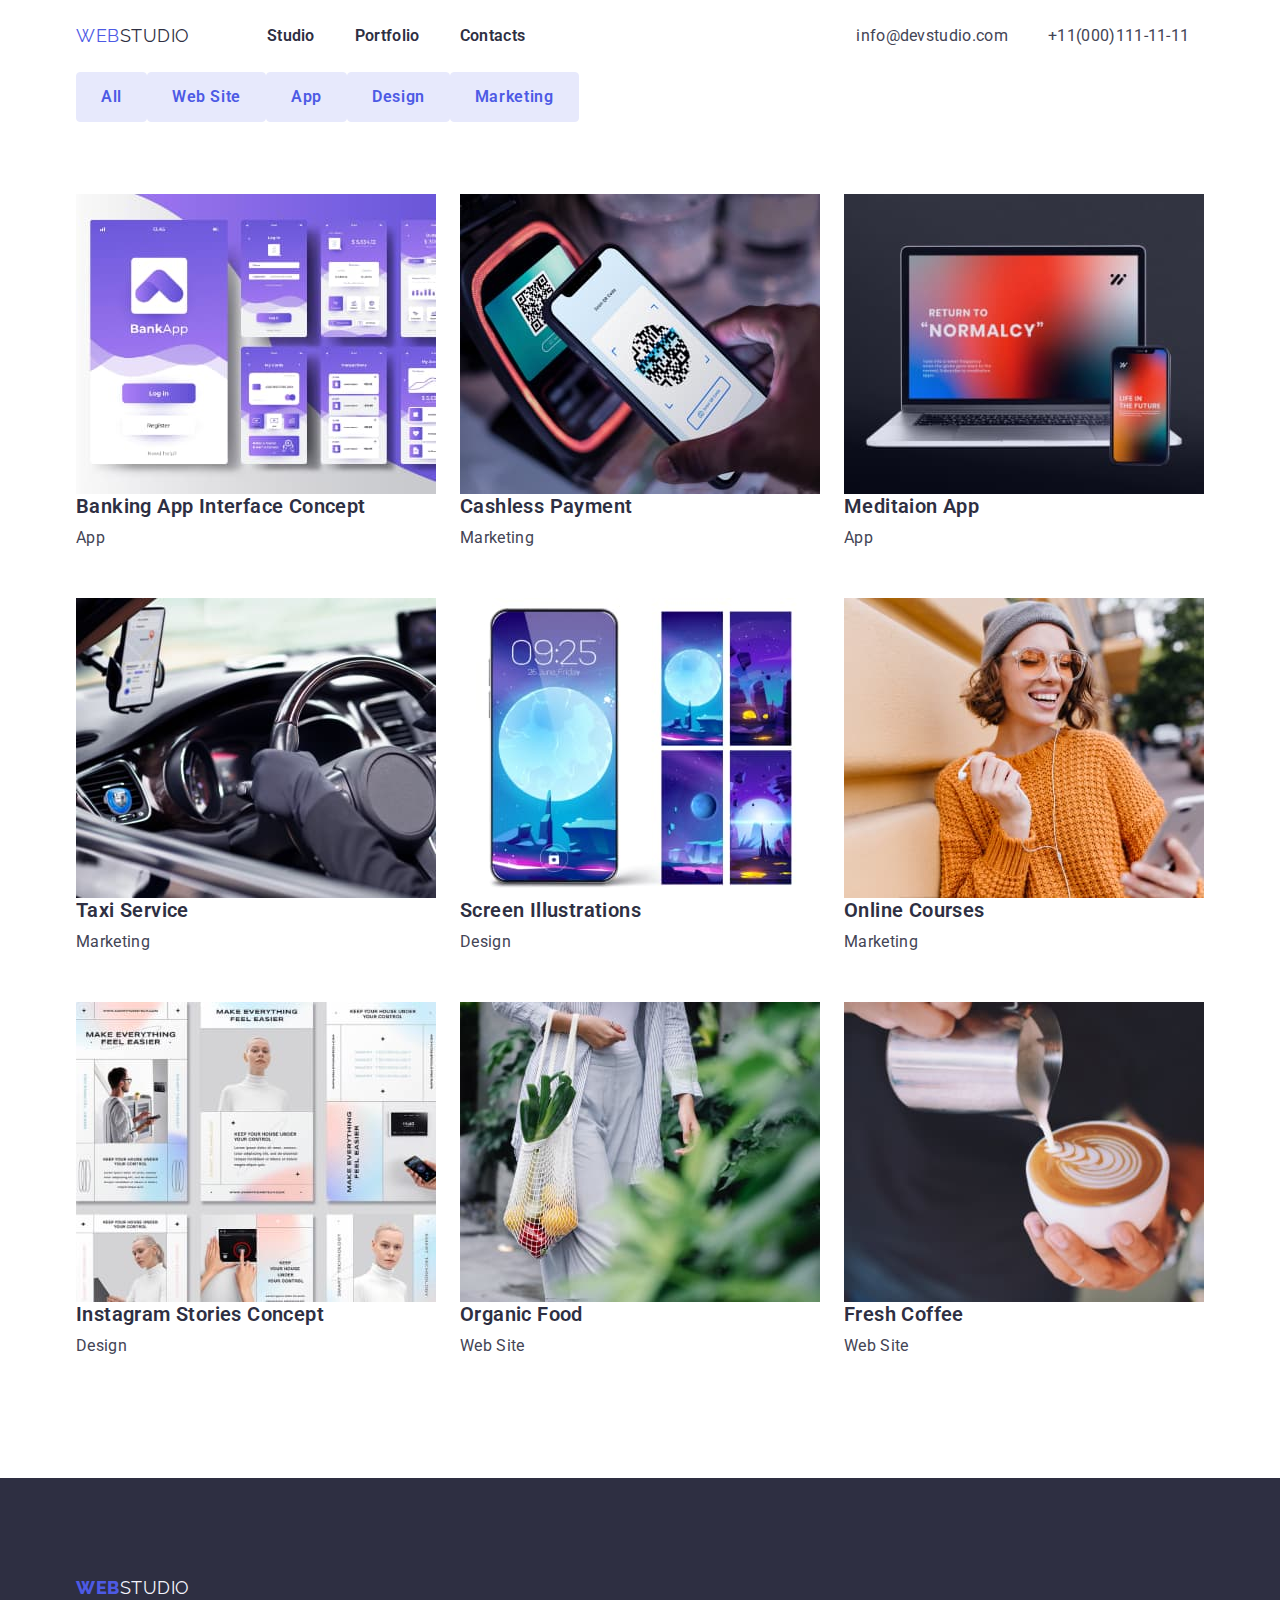
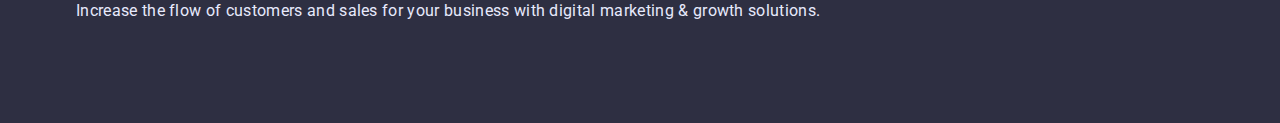
==== portfolio.html @ ddf5bb16 "Initial commit" ====
<!DOCTYPE html>
<html lang="en">
<head>
    <meta charset="UTF-8">
    <meta http-equiv="X-UA-Compatible" content="IE=edge">
    <meta name="viewport" content="width=device-width, initial-scale=1.0">
    <title>Portfolio</title>
    <link href="https://fonts.googleapis.com/css2?family=Raleway:wght@700&family=Roboto:wght@400;500;700;900&display=swap" rel="stylesheet">
    <link rel="stylesheet" href="https://cdn.jsdelivr.net/npm/modern-normalize@1.1.0/modern-normalize.min.css">
    <link rel="stylesheet" href="./css/styles.css">
</head>
<body>
    <header class="header-page">
        <div class="container page-header-container">
            <nav class="nav">
                <a href="index.html" class="logo"><span class="logo-web">WEB</span>STUDIO</a>
                <ul class="site-nav list">
                    <li class="navigation"><a href="./index.html" class="link current">Studio</a></li>
                    <li class="navigation"><a href="./portfolio.html" class="link">Portfolio</a></li>
                    <li class="navigation"><a href=""class="link">Contacts</a></li>
                </ul>
            </nav>
            <ul class="contact list">
                <li class="adress"><a href="mailto:info@devstudio.com" class="contacts">info@devstudio.com</a></li>
                <li class="adress"><a href="tel:+11(000)111-11-11" class="contacts">+11(000)111-11-11</a></li>
            </ul>
        </div>
    </header>
    <main>
        <section>
            <div class="container">
                <ul class="site-nav list">
                    <li>
                        <button type="button" class="button prim">All</button>
                    </li>
                    <li>
                        <button type="button" class="button prim">Web Site</button>
                    </li>
                    <li>
                        <button type="button" class="button prim">App</button>
                    </li>
                    <li>
                        <button type="button" class="button prim">Design</button>
                    </li>
                    <li>
                        <button type="button" class="button prim">Marketing</button>
                    </li>
                </ul>
        
                <ul class="cards-img list">
                    <li class="cards">
                        <img src="./images/img (1).jpg" alt="Banking App Interface Concept" width="360"/>
                        <h3 class="title">Banking App Interface Concept</h3>
                        <p class="text">App</p>
                    </li>
                    <li class="cards">
                        <img src="./images/img (2).jpg" alt="Cashless Payment" width="360"/>
                        <h3 class="title">Cashless Payment</h3>
                        <p class="text">Marketing</p>
                    </li>
                    <li class="cards">
                        <img src="./images/img (3).jpg" alt="Meditaion App" width="360"/>
                        <h3 class="title">Meditaion App</h3>
                        <p class="text">App</p>
                    </li>
                    <li class="cards">
                        <img src="./images/img (4).jpg" alt="Taxi Service" width="360"/>
                        <h3 class="title">Taxi Service</h3>
                        <p class="text">Marketing</p>
                    </li>
                    <li class="cards">
                        <img src="./images/img (5).jpg" alt="Screen Illustrations" width="360"/>
                        <h3 class="title">Screen Illustrations</h3>
                        <p class="text">Design</p>
                    </li>
                    <li class="cards">
                        <img src="./images/img (6).jpg" alt="Online Courses" width="360"/>
                        <h3 class="title">Online Courses</h3>
                        <p class="text">Marketing</p>
                    </li>
                    <li class="cards">
                        <img src="./images/img (7).jpg" alt="Instagram Stories Concept" width="360"/>
                        <h3 class="title">Instagram Stories Concept</h3>
                        <p class="text">Design</p>
                    </li>
                    <li class="cards">
                        <img src="./images/img (8).jpg" alt="Organic Food" width="360"/>
                        <h3 class="title">Organic Food</h3>
                        <p class="text">Web Site</p>
                    </li>
                    <li class="cards">
                        <img src="./images/img (9).jpg" alt="Fresh Coffee" width="360"/>
                        <h3 class="title">Fresh Coffee</h3>
                        <p class="text">Web Site</p>
                    </li>
                </ul>
            </div>
        </section>
    </main>
    <!--Footer-->
    <footer class="footer">
        <div class="container">
            <a href="index.html" class="logo-footer"><span class="logo-web-footer">WEB</span>STUDIO</a>
            <p class="footer-text">
                Increase the flow of customers and sales for your business with digital marketing & growth solutions.
            </p>
        </div>
    </footer>
    </div>
</body>
</html>
---- css/styles.css ----
:root {
    --primary-text-color:#434455;
    --navy-blue-color:#2E2F42;
    --accent-color:#4D5AE5;
    --primary-bg-color:#FFFFFF;
    --cloud-color: #F4F4FD;
    --color-button: #404BBF;
    --color-conflower: #E7E9FC;
}
h1,h2,h3,p {
    margin-bottom: 0;
    margin-top: 0;
}
ul {
    margin-bottom: 0;
    margin-top: 0;
    padding-left: 0;
}
img {
    display: block;
}
.botton {
    cursor: pointer;
}
body {
    background-color: var(--primary-bg-color);
    color: var(--primary-text-color);
    font-family: Roboto, sans-serif;
}
.container {
    width: 1158px;
    padding-left: 15px;
    padding-right: 15px;
    margin-left: auto;
    margin-right: auto;
}
.header-page {
    padding-top: 24px;
    padding-bottom: 24px;
}
.page-header-container {
    display: flex;
    align-items: center;
}
.nav {
    display: flex;
    align-items: center;
}
.site-nav {
    display: flex;
    align-items: center;
    margin-right: 331px; 
}
.navigation:not(:last-child) {
    margin-right: 40px;
}
.adress:not(:last-child) {
    margin-right: 40px;
}
.contact {
    display: flex;
    align-items: center;
}
.logo {
    color: var(--navy-blue-color);
    font-family: Raleway, sans-serif;
    font-size: 18px;
    line-height: 1.33;
    letter-spacing: 0.03em;
    text-decoration: none;
    margin-right: 77px;
}
.logo-web {
    color: var(--accent-color);
    font-family: Raleway, sans-serif;
    font-size: 18px;
    line-height: 1.33;
    letter-spacing: 0.03em;
}
.list {
    list-style: none;
}

.site-nav .link {
    color: var(--navy-blue-color);
    text-decoration: none;
    font-weight: 600;
    font-size: 16px;
    line-height: 1.5;
    letter-spacing: 0.02em;
}
.site-nav .link:hover,
.site-nav .link:focus {
    color: var(--primary-text-color);
    font-weight: 600;
    font-size: 16px;
    line-height: 1.5;
    text-decoration: none;
    letter-spacing: 0.02em;
}
.site-nav .link:active {
    color: var(--accent-color);
    font-weight: 600;
    font-size: 16px;
    line-height: 1.5;
    text-decoration: none;
    letter-spacing: 0.02em;

}
.contact .contacts {
    color: var(--primary-text-color);
    text-decoration: none;
    font-weight: 400;
    font-size: 16px;
    line-height: 1.5;
    letter-spacing: 0.02em;
}
.contact .contacts:hover,
.contact .contacts:focus {
    color: var(--primary-text-color);
    text-decoration: none;
    font-weight: 400;
    font-size: 16px;
    line-height: 1.5;
    letter-spacing: 0.02em;
}
.contact .contacts:active {
    color: var(--accent-color);
    text-decoration: none;
    font-weight: 400;
    font-size: 16px;
    line-height: 1.5;
    letter-spacing: 0.02em;
}
.hero {
    background-color: var(--navy-blue-color);
    text-align: center;
    padding-top: 192px;
    padding-bottom: 192px;
    margin-bottom: 120px;
}
.hero-title {
    color: var(--primary-bg-color);
    background-color: var(--navy-blue-color);
    font-weight: 600;
    font-size: 56px;
    line-height: 1.07;
    letter-spacing: 0.02em;
    margin-bottom: 48px;
}
.button.primary {
    background-color: var(--accent-color);
    color: var(--primary-bg-color);
    font-weight: 600;
    font-size: 16px;
    line-height: 1.19;
    align-items: center;
    letter-spacing: 0.04em;
    font-family: inherit;
    border-radius: 4px;
    padding: 16px 32px;
    min-width: 170px;
    display: inline-block;
    
    border: 1px solid transparent;
}
.button.primary:hover,
.button.primary:focus {
    background-color: var(--accent-color);
    color: var(--primary-bg-color);
    font-weight: 600;
    font-size: 16px;
    line-height: 1.19;
    align-items: center;
    letter-spacing: 0.04em;
    font-family: inherit
}
.button.primary:active {
    background: var(--color-button);
    color: var(--primary-bg-color);
    font-weight: 600;
    font-size: 16px;
    line-height: 1.19;
    align-items: center;
    letter-spacing: 0.04em;
    font-family: inherit
}
.section-team {
    background:var(--cloud-color);
    padding-top: 120px;
    padding-bottom: 120px;
}
.title {
    font-weight: 600;
    font-size: 20px;
    line-height: 1.2;
    letter-spacing: 0.02em;
    color: var(--navy-blue-color);
    margin-bottom: 8px;
}

.section-benefits .title {
    color: var(--navy-blue-color);
    font-weight: 600;
    font-size: 20px;
    line-height: 1.2;
    letter-spacing: 0.02em;
}
.section-benefits {
    margin-bottom: 120px;
    display: flex;
    justify-content: space-between;
    flex-wrap: wrap;
}
.section-title {
    color: var(--navy-blue-color);
    font-weight: 600;
    font-size: 36px;
    line-height: 1.11;
    text-align: center;
    letter-spacing: 0.02em;
    text-transform: capitalize;
    padding-bottom: 72px;
}
.img {
    display: flex;
    justify-content: space-between;
}

.feature-list {
    display: flex;
    flex-wrap: wrap;
    column-gap: 24px;
}

.benefits {
    display: flex;
    flex-wrap: wrap;
    column-gap: 24px;
}
.benefits .title {
    align-items: center;
}

.benefits .title,
.feature-list .title {
    color: var(--navy-blue-color);
    font-weight: 600;
    font-size: 20px;
    line-height: 1.2;
    letter-spacing: 0.02em;
}
.feature-list .title {
    text-align: center;
}
.benefits .text,
.feature-list .text {
    color: var(--primary-text-color);
    font-weight: 400;
    font-size: 16px;
    line-height: 1.5;
    letter-spacing: 0.02em;
}
.feature-list .text {
    text-align: center;
}
.cards-img {
    display: flex;
    flex-wrap: wrap;
    padding-bottom: 120px;
    padding-top: 72px;
}
.cards:not(:nth-child(3n)) {
    margin-right: 24px;
}
.cards:not(:nth-last-child(-n + 3)) {
    margin-bottom: 48px;
}
.cards-img .title {
    color: var(--navy-blue-color);
    font-weight: 600;
    font-size: 20px;
    line-height: 1.2;
    letter-spacing: 0.02em;
} 
.cards-img .text {
    color: var(--primary-text-color);
    font-weight: 400;
    font-size: 16px;
    line-height: 1.5;
    letter-spacing: 0.02em;
}
.button.prim {
    background-color: var(--color-conflower);
    color: var(--accent-color);
    font-weight: 600;
    font-size: 16px;
    line-height: 1.5;
    letter-spacing: 0.04em;
    border-radius: 4px;
    padding: 12px 24px;
    min-width: 69px;
    display: inline-block;
    text-align: center;
    border: 1px solid var(--color-conflower);
}
.button.prim:hover,
.button.prim:focus {
    background-color: var(--accent-color);
    color: var(--primary-bg-color);
    font-weight: 600;
    font-size: 16px;
    line-height: 1.5;
    letter-spacing: 0.04em;
    border: 1px solid transparent;
}


.footer {
    background-color: var(--navy-blue-color);
    padding-top: 100px;
    padding-bottom: 100px;
}
.logo-footer {
    color: var(--cloud-color);
    font-family: Raleway, sans-serif;
    font-size: 18px;
    line-height: 1.16;
    text-decoration: none;
    letter-spacing: 0.03em;
}
.logo-web-footer {
    color: var(--accent-color);
    font-family: Raleway, sans-serif;
    font-weight: 800;
    font-size: 18px;
    line-height: 1.16;
    letter-spacing: 0.03em;
}
.footer-text {
    color: var(--color-conflower);
    font-weight: 400;
    font-size: 16px;
    line-height: 1.5;
    letter-spacing: 0.02em;
}
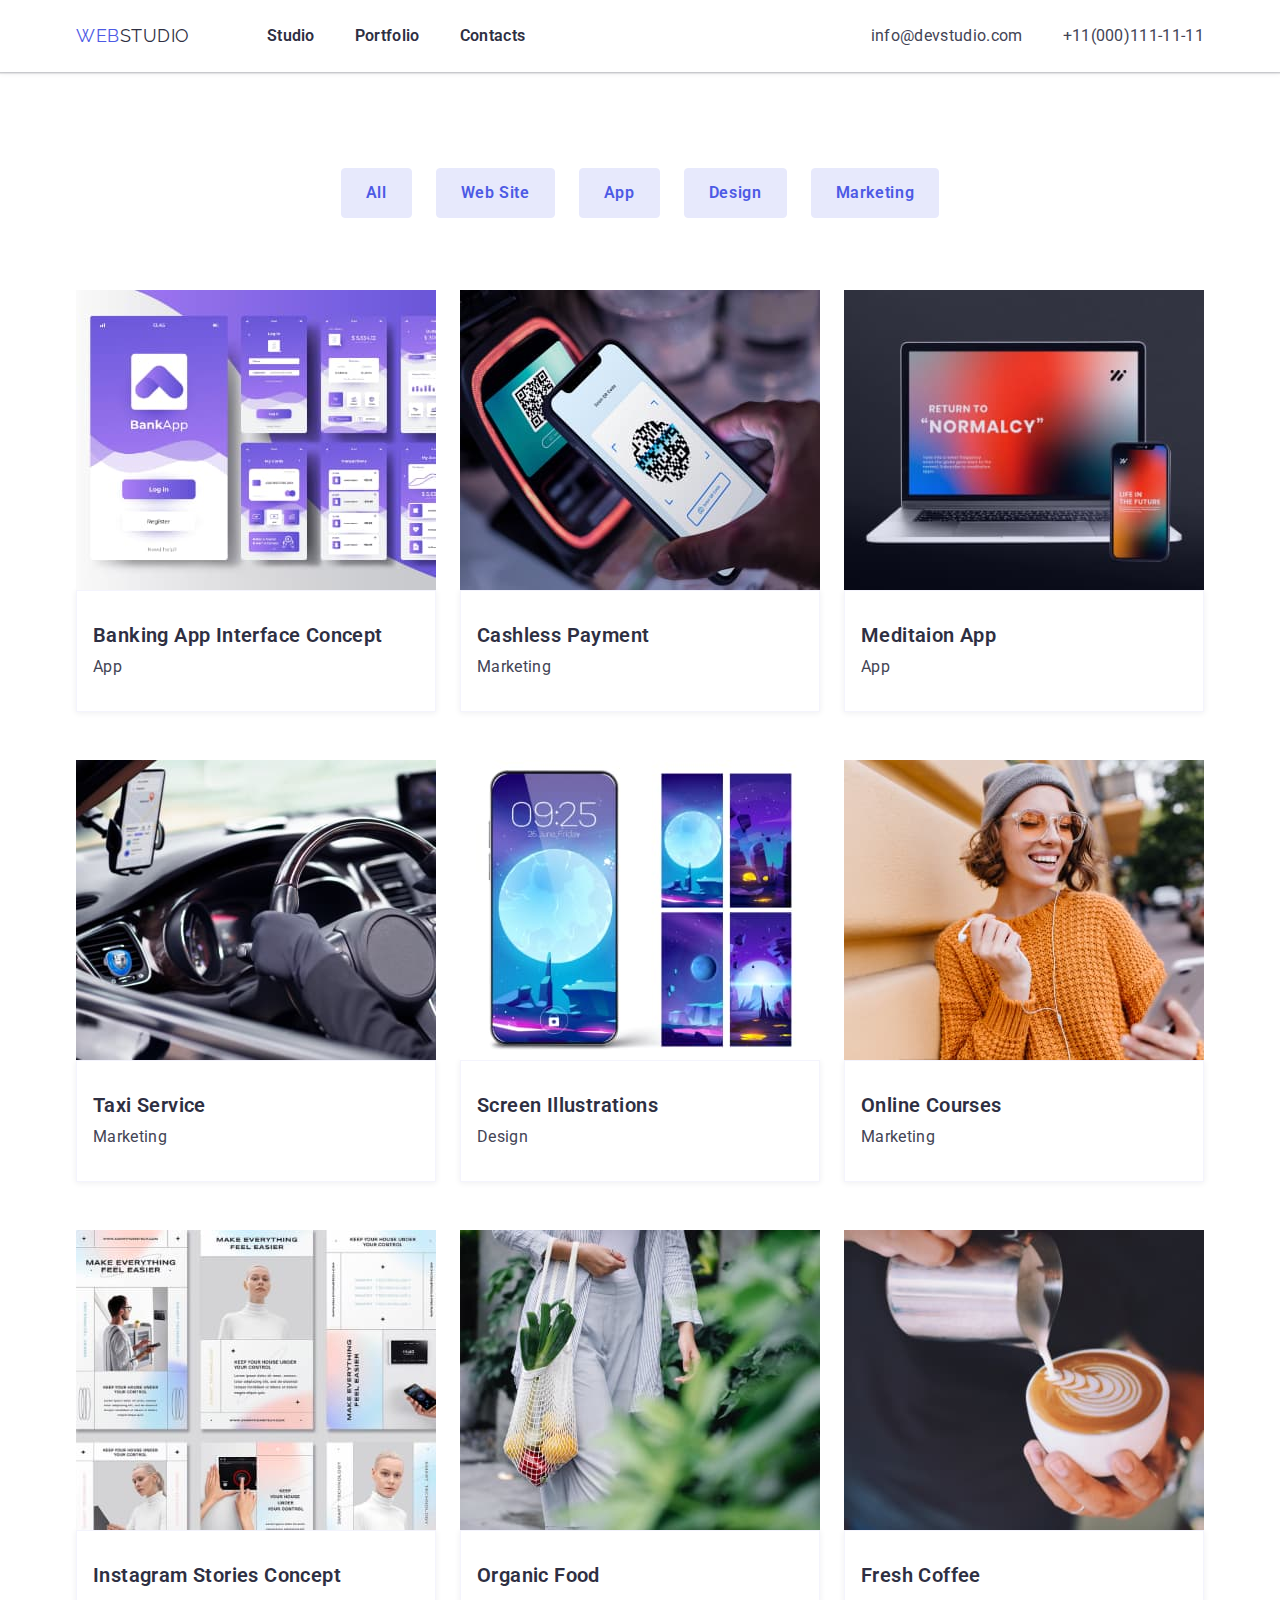
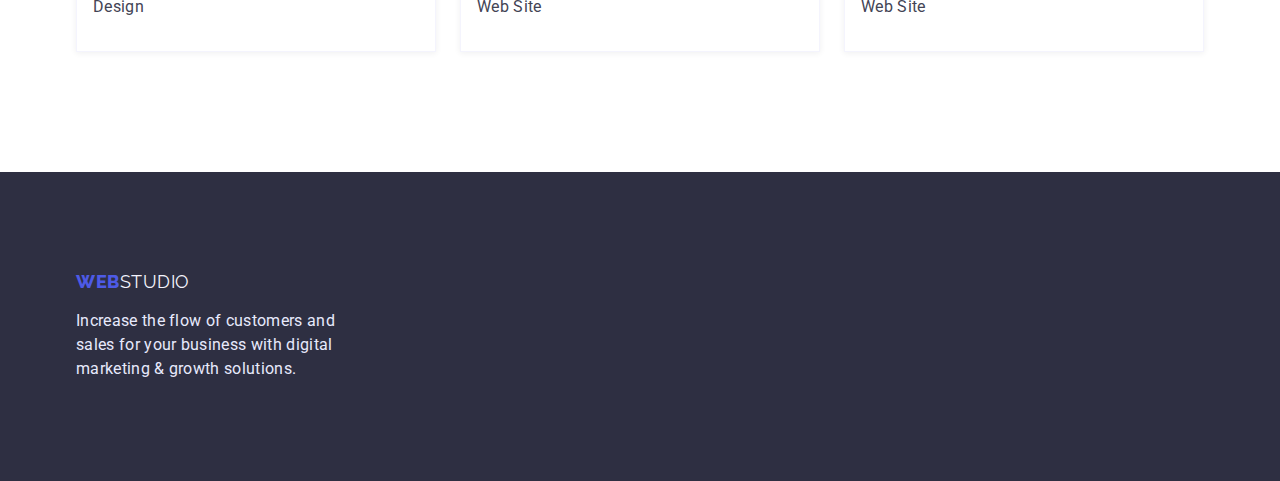
==== commit 390a738a: "copy" ====
--- a/portfolio.html
+++ b/portfolio.html
@@ -27,71 +27,89 @@
         </div>
     </header>
     <main>
-        <section>
+        <section class="section-portfolio">
             <div class="container">
-                <ul class="site-nav list">
-                    <li>
+                <ul class="button-nav list">
+                    <li class="prim">
                         <button type="button" class="button prim">All</button>
                     </li>
-                    <li>
+                    <li class="prim">
                         <button type="button" class="button prim">Web Site</button>
                     </li>
-                    <li>
+                    <li class="prim">
                         <button type="button" class="button prim">App</button>
                     </li>
-                    <li>
+                    <li class="prim">
                         <button type="button" class="button prim">Design</button>
                     </li>
-                    <li>
+                    <li class="prim">
                         <button type="button" class="button prim">Marketing</button>
                     </li>
                 </ul>
         
                 <ul class="cards-img list">
                     <li class="cards">
-                        <img src="./images/img (1).jpg" alt="Banking App Interface Concept" width="360"/>
-                        <h3 class="title">Banking App Interface Concept</h3>
-                        <p class="text">App</p>
+                        <img class="potfolio-images" src="./images/img (1).jpg" alt="Banking App Interface Concept" width="360" height="300"/>
+                        <div class="cards-portfolio">
+                            <h3 class="title">Banking App Interface Concept</h3>
+                            <p class="text">App</p>
+                        </div>
                     </li>
                     <li class="cards">
-                        <img src="./images/img (2).jpg" alt="Cashless Payment" width="360"/>
-                        <h3 class="title">Cashless Payment</h3>
-                        <p class="text">Marketing</p>
+                        <img class="potfolio-images" src="./images/img (2).jpg" alt="Cashless Payment" width="360" height="300"/>
+                        <div class="cards-portfolio">
+                            <h3 class="title">Cashless Payment</h3>
+                            <p class="text">Marketing</p>
+                        </div>    
                     </li>
                     <li class="cards">
-                        <img src="./images/img (3).jpg" alt="Meditaion App" width="360"/>
-                        <h3 class="title">Meditaion App</h3>
-                        <p class="text">App</p>
+                        <img class="potfolio-images" src="./images/img (3).jpg" alt="Meditaion App" width="360" height="300"/>
+                        <div class="cards-portfolio">
+                            <h3 class="title">Meditaion App</h3>
+                            <p class="text">App</p>
+                        </div>
                     </li>
                     <li class="cards">
-                        <img src="./images/img (4).jpg" alt="Taxi Service" width="360"/>
-                        <h3 class="title">Taxi Service</h3>
-                        <p class="text">Marketing</p>
+                        <img class="potfolio-images" src="./images/img (4).jpg" alt="Taxi Service" width="360" height="300"/>
+                        <div class="cards-portfolio">
+                            <h3 class="title">Taxi Service</h3>
+                            <p class="text">Marketing</p>
+                        </div>
                     </li>
                     <li class="cards">
-                        <img src="./images/img (5).jpg" alt="Screen Illustrations" width="360"/>
-                        <h3 class="title">Screen Illustrations</h3>
-                        <p class="text">Design</p>
+                        <img class="potfolio-images" src="./images/img (5).jpg" alt="Screen Illustrations" width="360" height="300"/>
+                        <div class="cards-portfolio">
+                            <h3 class="title">Screen Illustrations</h3>
+                            <p class="text">Design</p>
+                        </div>    
                     </li>
                     <li class="cards">
-                        <img src="./images/img (6).jpg" alt="Online Courses" width="360"/>
-                        <h3 class="title">Online Courses</h3>
-                        <p class="text">Marketing</p>
+                        <img class="potfolio-images" src="./images/img (6).jpg" alt="Online Courses" width="360" height="300"/>
+                        <div class="cards-portfolio">
+                            <h3 class="title">Online Courses</h3>
+                            <p class="text">Marketing</p>
+                        </div>
                     </li>
                     <li class="cards">
-                        <img src="./images/img (7).jpg" alt="Instagram Stories Concept" width="360"/>
-                        <h3 class="title">Instagram Stories Concept</h3>
-                        <p class="text">Design</p>
+                        <img class="potfolio-images" src="./images/img (7).jpg" alt="Instagram Stories Concept" width="360" height="300"/>
+                        <div class="cards-portfolio">
+                            <h3 class="title">Instagram Stories Concept</h3>
+                            <p class="text">Design</p>
+                        </div>
                     </li>
                     <li class="cards">
-                        <img src="./images/img (8).jpg" alt="Organic Food" width="360"/>
-                        <h3 class="title">Organic Food</h3>
-                        <p class="text">Web Site</p>
+                        <img class="potfolio-images" src="./images/img (8).jpg" alt="Organic Food" width="360" height="300"/>
+                        <div class="cards-portfolio">
+                            <h3 class="title">Organic Food</h3>
+                            <p class="text">Web Site</p>
+                        </div>    
                     </li>
                     <li class="cards">
-                        <img src="./images/img (9).jpg" alt="Fresh Coffee" width="360"/>
-                        <h3 class="title">Fresh Coffee</h3>
-                        <p class="text">Web Site</p>
+                        <img class="potfolio-images" src="./images/img (9).jpg" alt="Fresh Coffee" width="360" height="300"/>
+                        <div class="cards-portfolio">
+                            <h3 class="title">Fresh Coffee</h3>
+                            <p class="text">Web Site</p>
+                        </div>    
                     </li>
                 </ul>
             </div>
--- a/css/styles.css
+++ b/css/styles.css
@@ -16,9 +16,6 @@
     margin-top: 0;
     padding-left: 0;
 }
-img {
-    display: block;
-}
 .botton {
     cursor: pointer;
 }
@@ -37,10 +34,12 @@
 .header-page {
     padding-top: 24px;
     padding-bottom: 24px;
+    box-shadow: 0px 2px 1px rgba(46, 47, 66, 0.08), 0px 1px 1px rgba(46, 47, 66, 0.16), 0px 1px 6px rgba(46, 47, 66, 0.08);
 }
 .page-header-container {
     display: flex;
     align-items: center;
+    justify-content: space-between;
 }
 .nav {
     display: flex;
@@ -49,7 +48,6 @@
 .site-nav {
     display: flex;
     align-items: center;
-    margin-right: 331px; 
 }
 .navigation:not(:last-child) {
     margin-right: 40px;
@@ -59,7 +57,7 @@
 }
 .contact {
     display: flex;
-    align-items: center;
+    margin-left: auto;
 }
 .logo {
     color: var(--navy-blue-color);
@@ -137,7 +135,6 @@
     text-align: center;
     padding-top: 192px;
     padding-bottom: 192px;
-    margin-bottom: 120px;
 }
 .hero-title {
     color: var(--primary-bg-color);
@@ -161,7 +158,6 @@
     padding: 16px 32px;
     min-width: 170px;
     display: inline-block;
-    
     border: 1px solid transparent;
 }
 .button.primary:hover,
@@ -198,7 +194,9 @@
     color: var(--navy-blue-color);
     margin-bottom: 8px;
 }
-
+.section-placeholder {
+    padding-bottom: 120px;
+}
 .section-benefits .title {
     color: var(--navy-blue-color);
     font-weight: 600;
@@ -207,7 +205,8 @@
     letter-spacing: 0.02em;
 }
 .section-benefits {
-    margin-bottom: 120px;
+    padding-top: 120px;
+    padding-bottom: 120px;
     display: flex;
     justify-content: space-between;
     flex-wrap: wrap;
@@ -222,9 +221,16 @@
     text-transform: capitalize;
     padding-bottom: 72px;
 }
-.img {
-    display: flex;
-    justify-content: space-between;
+.card-text-title {
+    padding-top: 32px;
+    padding-bottom: 32px;
+    background:var(--primary-bg-color);
+    box-shadow: 0px 1px 6px rgba(46, 47, 66, 0.08), 0px 1px 1px rgba(46, 47, 66, 0.16), 0px 2px 1px rgba(46, 47, 66, 0.08);
+    border-radius: 0px 0px 4px 4px;
+}
+.placeholder {
+    display: flex;
+    justify-content: space-between;  
 }
 
 .feature-list {
@@ -235,8 +241,10 @@
 
 .benefits {
     display: flex;
-    flex-wrap: wrap;
     column-gap: 24px;
+}
+.item {
+    flex-basis: calc((100% - 72px) / 4);
 }
 .benefits .title {
     align-items: center;
@@ -267,14 +275,17 @@
 .cards-img {
     display: flex;
     flex-wrap: wrap;
-    padding-bottom: 120px;
-    padding-top: 72px;
-}
-.cards:not(:nth-child(3n)) {
-    margin-right: 24px;
-}
-.cards:not(:nth-last-child(-n + 3)) {
-    margin-bottom: 48px;
+    margin-top: -48px;
+    margin-left: -24px;
+}
+.cards {
+    
+    flex-basis: calc(100%/3 - 48px);
+    margin-top: 48px;
+    margin-left: 24px;
+}
+.potfolio-images {
+    display: block;
 }
 .cards-img .title {
     color: var(--navy-blue-color);
@@ -289,6 +300,19 @@
     font-size: 16px;
     line-height: 1.5;
     letter-spacing: 0.02em;
+}
+.section-portfolio {
+    padding-top: 96px;
+    padding-bottom: 120px;
+}
+.button-nav {
+    display: flex;
+    text-align: center;
+    justify-content: center;
+    margin-bottom: 72px;
+}
+.prim:not(:last-child) {
+    margin-right: 24px;
 }
 .button.prim {
     background-color: var(--color-conflower);
@@ -314,7 +338,14 @@
     letter-spacing: 0.04em;
     border: 1px solid transparent;
 }
-
+.cards-portfolio {
+    padding-top: 32px;
+    padding-bottom: 32px;
+    padding-left: 16px;
+    background:var(--primary-bg-color);
+    border: 0.5px solid #F4F4FD;
+    box-shadow: 0px 1px 6px rgba(46, 47, 66, 0.08);
+}
 
 .footer {
     background-color: var(--navy-blue-color);
@@ -328,6 +359,8 @@
     line-height: 1.16;
     text-decoration: none;
     letter-spacing: 0.03em;
+    margin-bottom: 16px;
+    display: block;
 }
 .logo-web-footer {
     color: var(--accent-color);
@@ -336,6 +369,7 @@
     font-size: 18px;
     line-height: 1.16;
     letter-spacing: 0.03em;
+    margin-bottom: 16px;
 }
 .footer-text {
     color: var(--color-conflower);
@@ -343,5 +377,6 @@
     font-size: 16px;
     line-height: 1.5;
     letter-spacing: 0.02em;
+    width: 264px;
 }
     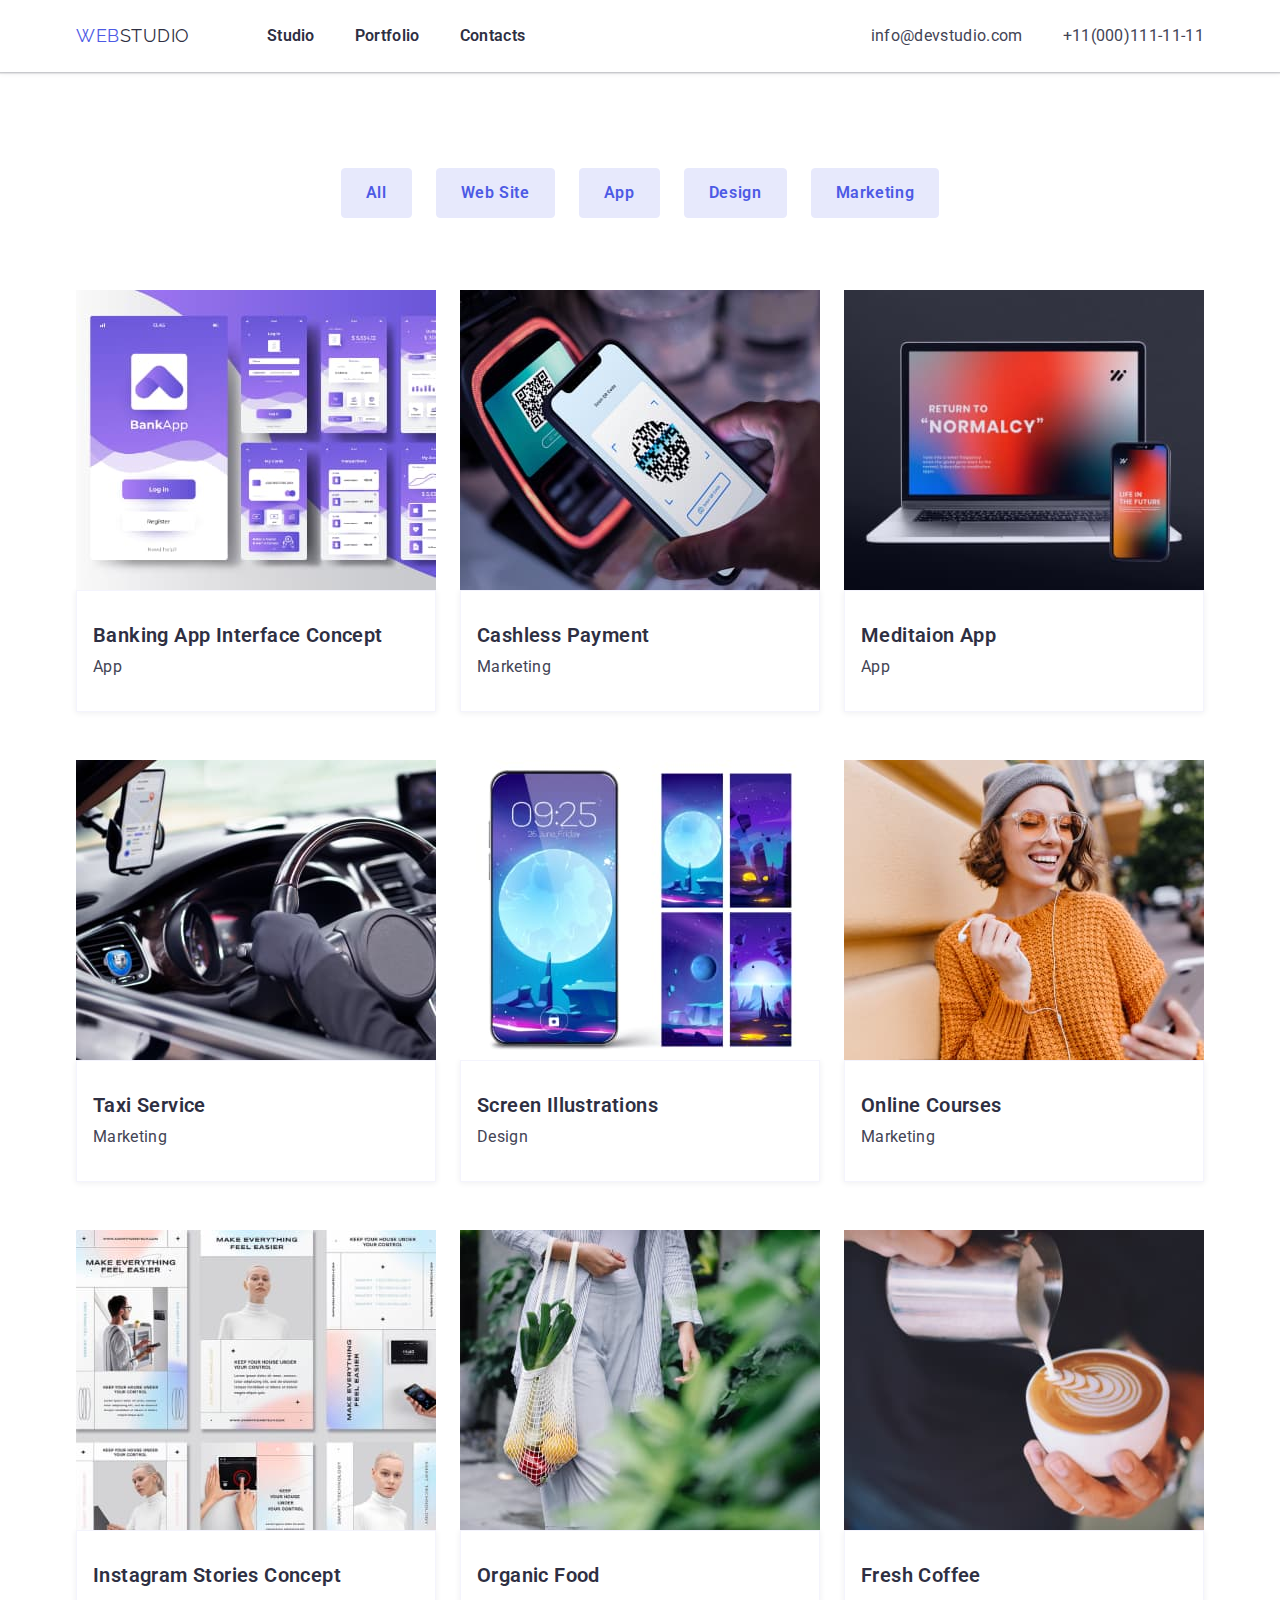
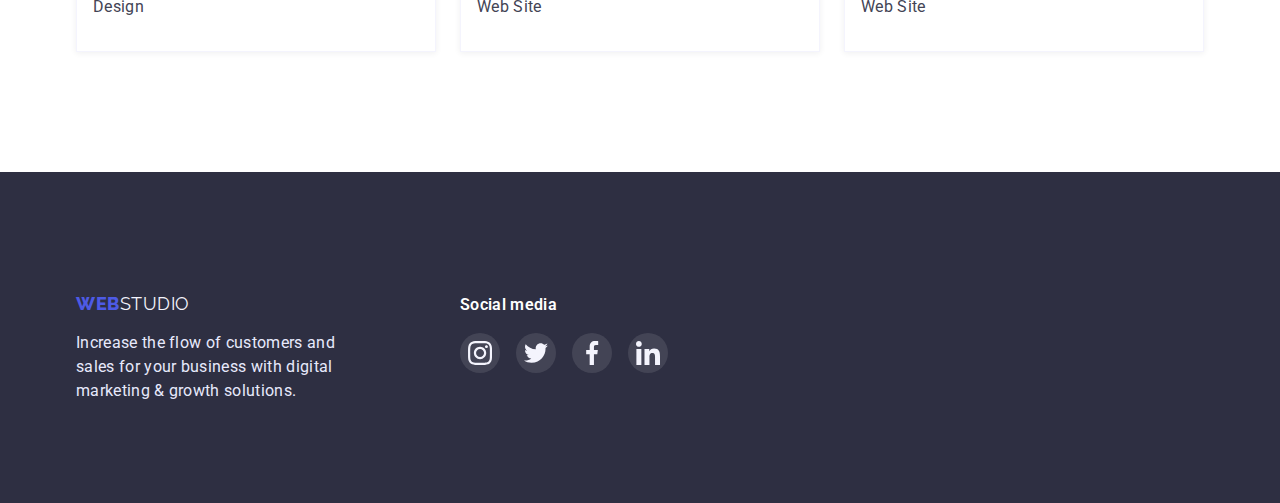
==== commit 17501dbe: "border" ====
--- a/portfolio.html
+++ b/portfolio.html
@@ -49,63 +49,63 @@
         
                 <ul class="cards-img list">
                     <li class="cards">
-                        <img class="potfolio-images" src="./images/img (1).jpg" alt="Banking App Interface Concept" width="360" height="300"/>
+                        <img class="portfolio-images" src="./images/img (1).jpg" alt="Banking App Interface Concept" width="360" height="300"/>
                         <div class="cards-portfolio">
                             <h3 class="title">Banking App Interface Concept</h3>
                             <p class="text">App</p>
                         </div>
                     </li>
                     <li class="cards">
-                        <img class="potfolio-images" src="./images/img (2).jpg" alt="Cashless Payment" width="360" height="300"/>
+                        <img class="portfolio-images" src="./images/img (2).jpg" alt="Cashless Payment" width="360" height="300"/>
                         <div class="cards-portfolio">
                             <h3 class="title">Cashless Payment</h3>
                             <p class="text">Marketing</p>
                         </div>    
                     </li>
                     <li class="cards">
-                        <img class="potfolio-images" src="./images/img (3).jpg" alt="Meditaion App" width="360" height="300"/>
+                        <img class="portfolio-images" src="./images/img (3).jpg" alt="Meditaion App" width="360" height="300"/>
                         <div class="cards-portfolio">
                             <h3 class="title">Meditaion App</h3>
                             <p class="text">App</p>
                         </div>
                     </li>
                     <li class="cards">
-                        <img class="potfolio-images" src="./images/img (4).jpg" alt="Taxi Service" width="360" height="300"/>
+                        <img class="portfolio-images" src="./images/img (4).jpg" alt="Taxi Service" width="360" height="300"/>
                         <div class="cards-portfolio">
                             <h3 class="title">Taxi Service</h3>
                             <p class="text">Marketing</p>
                         </div>
                     </li>
                     <li class="cards">
-                        <img class="potfolio-images" src="./images/img (5).jpg" alt="Screen Illustrations" width="360" height="300"/>
+                        <img class="portfolio-images" src="./images/img (5).jpg" alt="Screen Illustrations" width="360" height="300"/>
                         <div class="cards-portfolio">
                             <h3 class="title">Screen Illustrations</h3>
                             <p class="text">Design</p>
                         </div>    
                     </li>
                     <li class="cards">
-                        <img class="potfolio-images" src="./images/img (6).jpg" alt="Online Courses" width="360" height="300"/>
+                        <img class="portfolio-images" src="./images/img (6).jpg" alt="Online Courses" width="360" height="300"/>
                         <div class="cards-portfolio">
                             <h3 class="title">Online Courses</h3>
                             <p class="text">Marketing</p>
                         </div>
                     </li>
                     <li class="cards">
-                        <img class="potfolio-images" src="./images/img (7).jpg" alt="Instagram Stories Concept" width="360" height="300"/>
+                        <img class="portfolio-images" src="./images/img (7).jpg" alt="Instagram Stories Concept" width="360" height="300"/>
                         <div class="cards-portfolio">
                             <h3 class="title">Instagram Stories Concept</h3>
                             <p class="text">Design</p>
                         </div>
                     </li>
                     <li class="cards">
-                        <img class="potfolio-images" src="./images/img (8).jpg" alt="Organic Food" width="360" height="300"/>
+                        <img class="portfolio-images" src="./images/img (8).jpg" alt="Organic Food" width="360" height="300"/>
                         <div class="cards-portfolio">
                             <h3 class="title">Organic Food</h3>
                             <p class="text">Web Site</p>
                         </div>    
                     </li>
                     <li class="cards">
-                        <img class="potfolio-images" src="./images/img (9).jpg" alt="Fresh Coffee" width="360" height="300"/>
+                        <img class="portfolio-images" src="./images/img (9).jpg" alt="Fresh Coffee" width="360" height="300"/>
                         <div class="cards-portfolio">
                             <h3 class="title">Fresh Coffee</h3>
                             <p class="text">Web Site</p>
@@ -117,11 +117,47 @@
     </main>
     <!--Footer-->
     <footer class="footer">
-        <div class="container">
-            <a href="index.html" class="logo-footer"><span class="logo-web-footer">WEB</span>STUDIO</a>
-            <p class="footer-text">
-                Increase the flow of customers and sales for your business with digital marketing & growth solutions.
-            </p>
+        <div class="footer-position container">
+            <div>
+                <a href="index.html" class="logo-footer"><span class="logo-web-footer">WEB</span>STUDIO</a>
+                <p class="footer-text">
+                    Increase the flow of customers and sales for your business with digital marketing & growth solutions.
+                </p>
+            </div>
+        
+            <div class="footer-link"> 
+                <h4 class="social-media">Social media</h4>
+                <ul class="footer-media list">
+                    <li class="footer-list-item">
+                        <a href class="footer-list-link">
+                            <svg class="footer-list-icon" width="24" height="24">
+                                <use href="./images/icons.svg#icon-instagram"></use>
+                            </svg>
+                        </a>
+                    </li>
+                    <li class="footer-list-item">
+                        <a href class="footer-list-link">
+                            <svg class="footer-list-icon" width="24" height="24">
+                                <use href="./images/icons.svg#icon-twitter"></use>
+                            </svg>
+                        </a>
+                    </li>
+                    <li class="footer-list-item">
+                        <a href class="footer-list-link">
+                            <svg class="footer-list-icon" width="24" height="24">
+                                <use href="./images/icons.svg#icon-facebook"></use>
+                            </svg>
+                        </a>
+                    </li>
+                    <li class="footer-list-item">
+                        <a href class="footer-list-link">
+                            <svg class="footer-list-icon" width="24" height="24">
+                                <use href="./images/icons.svg#icon-linkedin"></use>
+                            </svg>
+                        </a>
+                    </li>
+                </ul>
+            </div>
         </div>
     </footer>
     </div>
--- a/css/styles.css
+++ b/css/styles.css
@@ -6,6 +6,7 @@
     --cloud-color: #F4F4FD;
     --color-button: #404BBF;
     --color-conflower: #E7E9FC;
+    --color-slate: #8E8F99;
 }
 h1,h2,h3,p {
     margin-bottom: 0;
@@ -78,7 +79,9 @@
 .list {
     list-style: none;
 }
-
+.img {
+    display: block;
+}
 .site-nav .link {
     color: var(--navy-blue-color);
     text-decoration: none;
@@ -131,14 +134,24 @@
     letter-spacing: 0.02em;
 }
 .hero {
-    background-color: var(--navy-blue-color);
+    opacity: 0.7;
     text-align: center;
     padding-top: 192px;
     padding-bottom: 192px;
-}
+    height: 603px;
+    max-width: 1600px;
+    margin-left: auto;
+    margin-right: auto;
+    background-image: linear-gradient(rgba(46, 47, 66, 0.7), rgba(46, 47, 66, 0.7)),
+    url(../images/people-office\ 1.jpg);
+    background-position: center;
+    background-repeat: no-repeat;
+    background-size: cover;
+    background-color: var(--navy-blue-color);
+}
+
 .hero-title {
     color: var(--primary-bg-color);
-    background-color: var(--navy-blue-color);
     font-weight: 600;
     font-size: 56px;
     line-height: 1.07;
@@ -246,6 +259,7 @@
 .item {
     flex-basis: calc((100% - 72px) / 4);
 }
+
 .benefits .title {
     align-items: center;
 }
@@ -261,6 +275,17 @@
 .feature-list .title {
     text-align: center;
 }
+.item-icon-benefits {
+    display: flex;
+    align-items: center;
+    justify-content: center;
+    width: 264px;
+    height: 112px;
+    background: var(--cloud-color);
+    border-radius: 4px;
+    margin-bottom: 8px;
+}
+
 .benefits .text,
 .feature-list .text {
     color: var(--primary-text-color);
@@ -271,6 +296,32 @@
 }
 .feature-list .text {
     text-align: center;
+}
+.social-list-link {
+    display: flex;
+    justify-content: center;
+    align-items: center;
+    width: 40px;
+    height: 40px;
+    border-radius: 50%;
+    background-color: var(--accent-color);
+}
+.social-list {
+    display: flex;
+    justify-content:center;
+    gap: 24px;
+}
+.social-list-icon {
+    fill: var(--cloud-color);
+}
+.text-card {
+    font-weight: 400;
+    font-size: 16px;
+    line-height: 1.5;
+    text-align: center;
+    letter-spacing: 0.02em;
+    color: var(--primary-text-color);
+    margin-bottom: 12px;
 }
 .cards-img {
     display: flex;
@@ -279,12 +330,12 @@
     margin-left: -24px;
 }
 .cards {
-    
     flex-basis: calc(100%/3 - 48px);
     margin-top: 48px;
     margin-left: 24px;
 }
-.potfolio-images {
+.portfolio-images,
+.studio-images {
     display: block;
 }
 .cards-img .title {
@@ -345,6 +396,50 @@
     background:var(--primary-bg-color);
     border: 0.5px solid #F4F4FD;
     box-shadow: 0px 1px 6px rgba(46, 47, 66, 0.08);
+}
+.customers {
+    padding-top: 120px;
+    padding-bottom: 120px;
+}
+.customers-title {
+    font-weight: 700;
+    font-size: 36px;
+    line-height: 1.17;
+    text-align: center;
+    letter-spacing: 0.03em;
+    color: var(--navy-blue-color);
+    margin-bottom: 72px;
+}
+.customers-items {
+    display: flex;
+    justify-content:center;
+    gap: 24px;
+}
+.customers-items-icons {
+    display: flex;
+    align-items: center;
+    justify-content: center;
+    width: 168px;
+    height: 88px;
+    border: 1px solid var(--color-slate);
+    border-radius: 4px;
+}
+.customers-items-icons:hover,
+.customers-items-icons:focus {
+    display: flex;
+    align-items: center;
+    justify-content: center;
+    width: 168px;
+    height: 88px;
+    border: 1px solid var(--accent-color);
+    border-radius: 4px;
+}
+.customers-icons {
+    fill: #AFB1B8;
+}
+.customers-icons:hover,
+.customers-icons:focus {
+    fill: var(--accent-color);
 }
 
 .footer {
@@ -378,5 +473,52 @@
     line-height: 1.5;
     letter-spacing: 0.02em;
     width: 264px;
-}
-    +    margin-right: 120px;
+}
+.footer-position {
+    display: flex;
+    align-items: baseline;
+    
+}   
+.social-media {
+    font-family: 'Roboto';
+    font-style: normal;
+    font-weight: 600;
+    font-size: 16px;
+    line-height: 1.5;
+    letter-spacing: 0.02em;
+    color: var(--primary-bg-color);
+    margin-bottom: 16px;
+
+}
+.footer-media {
+    display: flex;
+    justify-content: space-between;
+    gap: 16px;
+}
+.footer-list-icon {
+    fill: var(--cloud-color);
+}
+.footer-list-link {
+    display: flex;
+    justify-content: center;
+    align-items: center;
+    width: 40px;
+    height: 40px;
+    border-radius: 50%;
+    background-color: #FFFFFF1A;
+}
+.footer-list-icon:hover,
+.footer-list-icon:focus {
+    fill: var(--cloud-color);
+}
+.footer-list-link:hover,
+.footer-list-link:focus {
+    display: flex;
+    justify-content: center;
+    align-items: center;
+    width: 40px;
+    height: 40px;
+    border-radius: 50%;
+    background-color: #31D0AA;
+}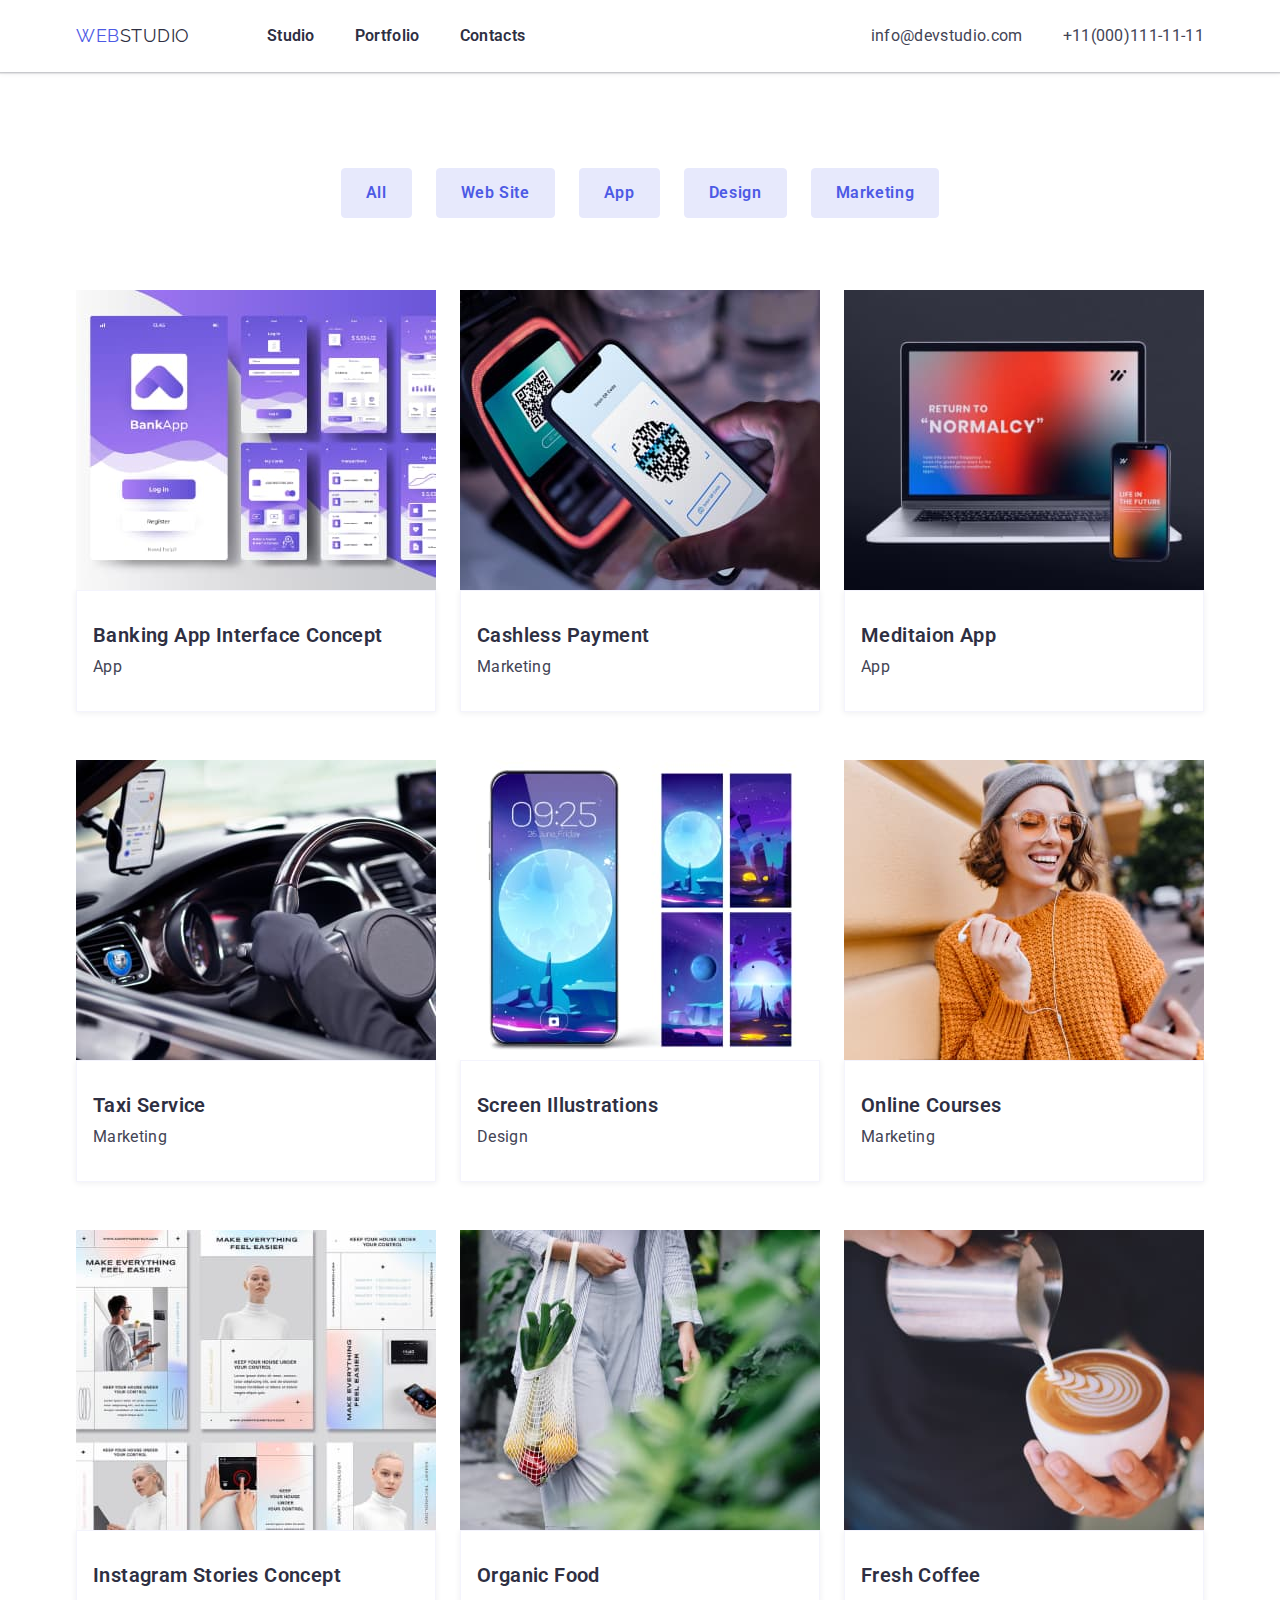
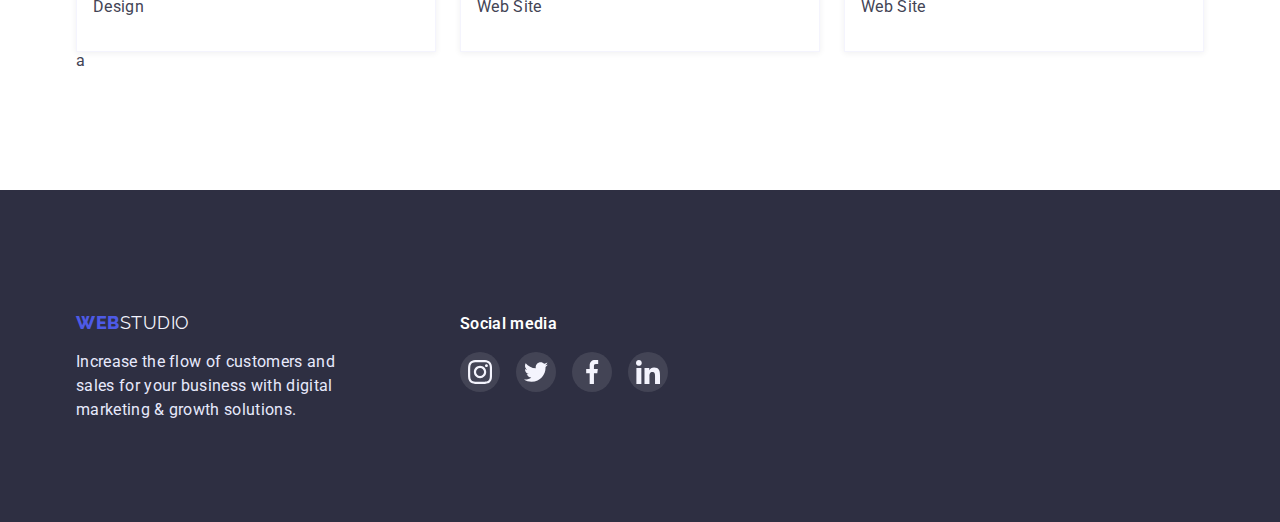
==== commit 41738a9a: "cards" ====
--- a/portfolio.html
+++ b/portfolio.html
@@ -49,67 +49,85 @@
         
                 <ul class="cards-img list">
                     <li class="cards">
-                        <img class="portfolio-images" src="./images/img (1).jpg" alt="Banking App Interface Concept" width="360" height="300"/>
-                        <div class="cards-portfolio">
-                            <h3 class="title">Banking App Interface Concept</h3>
-                            <p class="text">App</p>
-                        </div>
+                        <a href="" class="portfolio-link">
+                            <img class="portfolio-images" src="./images/img (1).jpg" alt="Banking App Interface Concept" width="360" height="300"/>
+                            <div class="cards-portfolio">
+                                <h3 class="title">Banking App Interface Concept</h3>
+                                <p class="text">App</p>
+                            </div>
+                        </a>
                     </li>
                     <li class="cards">
-                        <img class="portfolio-images" src="./images/img (2).jpg" alt="Cashless Payment" width="360" height="300"/>
-                        <div class="cards-portfolio">
-                            <h3 class="title">Cashless Payment</h3>
-                            <p class="text">Marketing</p>
-                        </div>    
+                        <a href="" class="portfolio-link">
+                            <img class="portfolio-images" src="./images/img (2).jpg" alt="Cashless Payment" width="360" height="300"/>
+                            <div class="cards-portfolio">
+                                <h3 class="title">Cashless Payment</h3>
+                                <p class="text">Marketing</p>
+                            </div>    
+                        </a>
                     </li>
                     <li class="cards">
-                        <img class="portfolio-images" src="./images/img (3).jpg" alt="Meditaion App" width="360" height="300"/>
-                        <div class="cards-portfolio">
-                            <h3 class="title">Meditaion App</h3>
-                            <p class="text">App</p>
-                        </div>
+                        <a href="" class="portfolio-link">
+                            <img class="portfolio-images" src="./images/img (3).jpg" alt="Meditaion App" width="360" height="300"/>
+                            <div class="cards-portfolio">
+                                <h3 class="title">Meditaion App</h3>
+                                <p class="text">App</p>
+                            </div>
+                        </a>
                     </li>
                     <li class="cards">
-                        <img class="portfolio-images" src="./images/img (4).jpg" alt="Taxi Service" width="360" height="300"/>
-                        <div class="cards-portfolio">
-                            <h3 class="title">Taxi Service</h3>
-                            <p class="text">Marketing</p>
-                        </div>
+                        <a href="" class="portfolio-link">
+                            <img class="portfolio-images" src="./images/img (4).jpg" alt="Taxi Service" width="360" height="300"/>
+                            <div class="cards-portfolio">
+                                <h3 class="title">Taxi Service</h3>
+                                <p class="text">Marketing</p>
+                            </div>
+                        </a>
                     </li>
                     <li class="cards">
-                        <img class="portfolio-images" src="./images/img (5).jpg" alt="Screen Illustrations" width="360" height="300"/>
-                        <div class="cards-portfolio">
-                            <h3 class="title">Screen Illustrations</h3>
-                            <p class="text">Design</p>
-                        </div>    
+                        <a href="" class="portfolio-link">
+                            <img class="portfolio-images" src="./images/img (5).jpg" alt="Screen Illustrations" width="360" height="300"/>
+                            <div class="cards-portfolio">
+                                <h3 class="title">Screen Illustrations</h3>
+                                <p class="text">Design</p>
+                            </div>    
+                        </a>
                     </li>
                     <li class="cards">
-                        <img class="portfolio-images" src="./images/img (6).jpg" alt="Online Courses" width="360" height="300"/>
-                        <div class="cards-portfolio">
-                            <h3 class="title">Online Courses</h3>
-                            <p class="text">Marketing</p>
-                        </div>
+                        <a href="" class="portfolio-link">
+                            <img class="portfolio-images" src="./images/img (6).jpg" alt="Online Courses" width="360" height="300"/>
+                            <div class="cards-portfolio">
+                                <h3 class="title">Online Courses</h3>
+                                <p class="text">Marketing</p>
+                            </div>
+                        </a>
                     </li>
                     <li class="cards">
-                        <img class="portfolio-images" src="./images/img (7).jpg" alt="Instagram Stories Concept" width="360" height="300"/>
-                        <div class="cards-portfolio">
-                            <h3 class="title">Instagram Stories Concept</h3>
-                            <p class="text">Design</p>
-                        </div>
+                        <a href="" class="portfolio-link">
+                            <img class="portfolio-images" src="./images/img (7).jpg" alt="Instagram Stories Concept" width="360" height="300"/>
+                            <div class="cards-portfolio">
+                                <h3 class="title">Instagram Stories Concept</h3>
+                                <p class="text">Design</p>
+                            </div>
+                        </a>a
                     </li>
                     <li class="cards">
-                        <img class="portfolio-images" src="./images/img (8).jpg" alt="Organic Food" width="360" height="300"/>
-                        <div class="cards-portfolio">
-                            <h3 class="title">Organic Food</h3>
-                            <p class="text">Web Site</p>
-                        </div>    
+                        <a href="" class="portfolio-link">
+                            <img class="portfolio-images" src="./images/img (8).jpg" alt="Organic Food" width="360" height="300"/>
+                            <div class="cards-portfolio">
+                                <h3 class="title">Organic Food</h3>
+                                <p class="text">Web Site</p>
+                            </div>    
+                        </a>
                     </li>
                     <li class="cards">
-                        <img class="portfolio-images" src="./images/img (9).jpg" alt="Fresh Coffee" width="360" height="300"/>
-                        <div class="cards-portfolio">
-                            <h3 class="title">Fresh Coffee</h3>
-                            <p class="text">Web Site</p>
-                        </div>    
+                        <a href="" class="portfolio-link">
+                            <img class="portfolio-images" src="./images/img (9).jpg" alt="Fresh Coffee" width="360" height="300"/>
+                            <div class="cards-portfolio">
+                                <h3 class="title">Fresh Coffee</h3>
+                                <p class="text">Web Site</p>
+                            </div>    
+                        </a>
                     </li>
                 </ul>
             </div>
--- a/css/styles.css
+++ b/css/styles.css
@@ -134,7 +134,6 @@
     letter-spacing: 0.02em;
 }
 .hero {
-    opacity: 0.7;
     text-align: center;
     padding-top: 192px;
     padding-bottom: 192px;
@@ -146,7 +145,7 @@
     url(../images/people-office\ 1.jpg);
     background-position: center;
     background-repeat: no-repeat;
-    background-size: cover;
+    background-size: auto;
     background-color: var(--navy-blue-color);
 }
 
@@ -237,15 +236,24 @@
 .card-text-title {
     padding-top: 32px;
     padding-bottom: 32px;
+    padding-left: 16px;
+    padding-right: 16px;
     background:var(--primary-bg-color);
+    border-radius: 0px 0px 4px 4px;
+
+}
+.our-team {
     box-shadow: 0px 1px 6px rgba(46, 47, 66, 0.08), 0px 1px 1px rgba(46, 47, 66, 0.16), 0px 2px 1px rgba(46, 47, 66, 0.08);
-    border-radius: 0px 0px 4px 4px;
 }
 .placeholder {
     display: flex;
     justify-content: space-between;  
 }
-
+.examples {
+    display: flex;
+    flex-wrap: wrap;
+    border: 1px solid var(--color-conflower);
+}
 .feature-list {
     display: flex;
     flex-wrap: wrap;
@@ -334,60 +342,9 @@
     margin-top: 48px;
     margin-left: 24px;
 }
-.portfolio-images,
-.studio-images {
-    display: block;
-}
-.cards-img .title {
-    color: var(--navy-blue-color);
-    font-weight: 600;
-    font-size: 20px;
-    line-height: 1.2;
-    letter-spacing: 0.02em;
-} 
-.cards-img .text {
-    color: var(--primary-text-color);
-    font-weight: 400;
-    font-size: 16px;
-    line-height: 1.5;
-    letter-spacing: 0.02em;
-}
-.section-portfolio {
-    padding-top: 96px;
-    padding-bottom: 120px;
-}
-.button-nav {
-    display: flex;
-    text-align: center;
-    justify-content: center;
-    margin-bottom: 72px;
-}
-.prim:not(:last-child) {
-    margin-right: 24px;
-}
-.button.prim {
-    background-color: var(--color-conflower);
-    color: var(--accent-color);
-    font-weight: 600;
-    font-size: 16px;
-    line-height: 1.5;
-    letter-spacing: 0.04em;
-    border-radius: 4px;
-    padding: 12px 24px;
-    min-width: 69px;
-    display: inline-block;
-    text-align: center;
-    border: 1px solid var(--color-conflower);
-}
-.button.prim:hover,
-.button.prim:focus {
-    background-color: var(--accent-color);
-    color: var(--primary-bg-color);
-    font-weight: 600;
-    font-size: 16px;
-    line-height: 1.5;
-    letter-spacing: 0.04em;
-    border: 1px solid transparent;
+.portfolio-link:hover,
+.portfolio-link:focus {
+    box-shadow: 0px 1px 6px rgba(46, 47, 66, 0.08);
 }
 .cards-portfolio {
     padding-top: 32px;
@@ -397,6 +354,66 @@
     border: 0.5px solid #F4F4FD;
     box-shadow: 0px 1px 6px rgba(46, 47, 66, 0.08);
 }
+.portfolio-link {
+    text-decoration: none;
+}
+.portfolio-images,
+.studio-images {
+    display: block;
+}
+.cards-img .title {
+    color: var(--navy-blue-color);
+    font-weight: 600;
+    font-size: 20px;
+    line-height: 1.2;
+    letter-spacing: 0.02em;
+} 
+.cards-img .text {
+    color: var(--primary-text-color);
+    font-weight: 400;
+    font-size: 16px;
+    line-height: 1.5;
+    letter-spacing: 0.02em;
+}
+.section-portfolio {
+    padding-top: 96px;
+    padding-bottom: 120px;
+}
+.button-nav {
+    display: flex;
+    text-align: center;
+    justify-content: center;
+    margin-bottom: 72px;
+}
+.prim:not(:last-child) {
+    margin-right: 24px;
+}
+.button.prim {
+    background-color: var(--color-conflower);
+    color: var(--accent-color);
+    font-weight: 600;
+    font-size: 16px;
+    line-height: 1.5;
+    letter-spacing: 0.04em;
+    border-radius: 4px;
+    padding: 12px 24px;
+    min-width: 69px;
+    display: inline-block;
+    text-align: center;
+    border: 1px solid var(--color-conflower);
+}
+.button.prim:hover,
+.button.prim:focus {
+    background-color: var(--accent-color);
+    color: var(--primary-bg-color);
+    font-weight: 600;
+    font-size: 16px;
+    line-height: 1.5;
+    letter-spacing: 0.04em;
+    border: 1px solid transparent;
+    box-shadow: 0px 3px 1px rgba(0, 0, 0, 0.1), 0px 2px 1px rgba(0, 0, 0, 0.08), 0px 2px 2px rgba(0, 0, 0, 0.12);
+}
+
 .customers {
     padding-top: 120px;
     padding-bottom: 120px;
@@ -431,11 +448,11 @@
     justify-content: center;
     width: 168px;
     height: 88px;
-    border: 1px solid var(--accent-color);
+    outline: 1px solid var(--accent-color);
     border-radius: 4px;
 }
 .customers-icons {
-    fill: #AFB1B8;
+    fill: currentColor;
 }
 .customers-icons:hover,
 .customers-icons:focus {
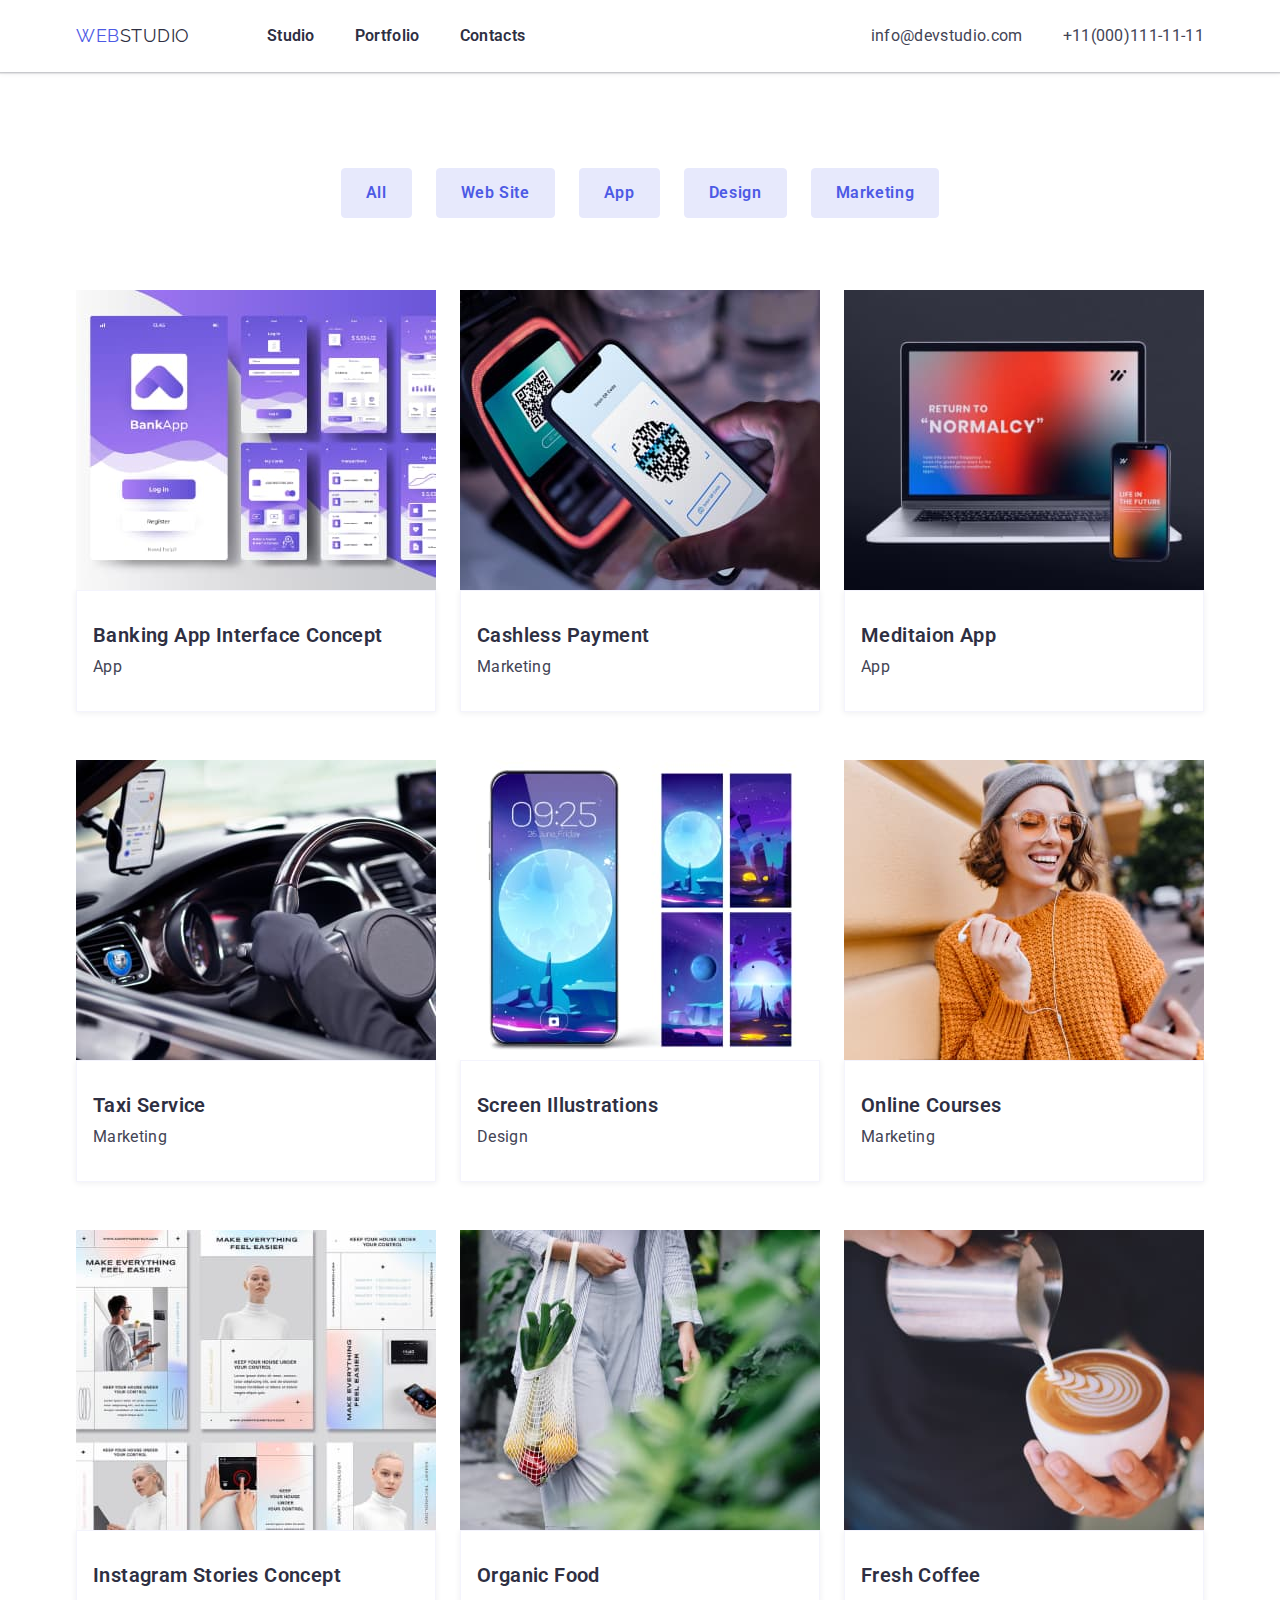
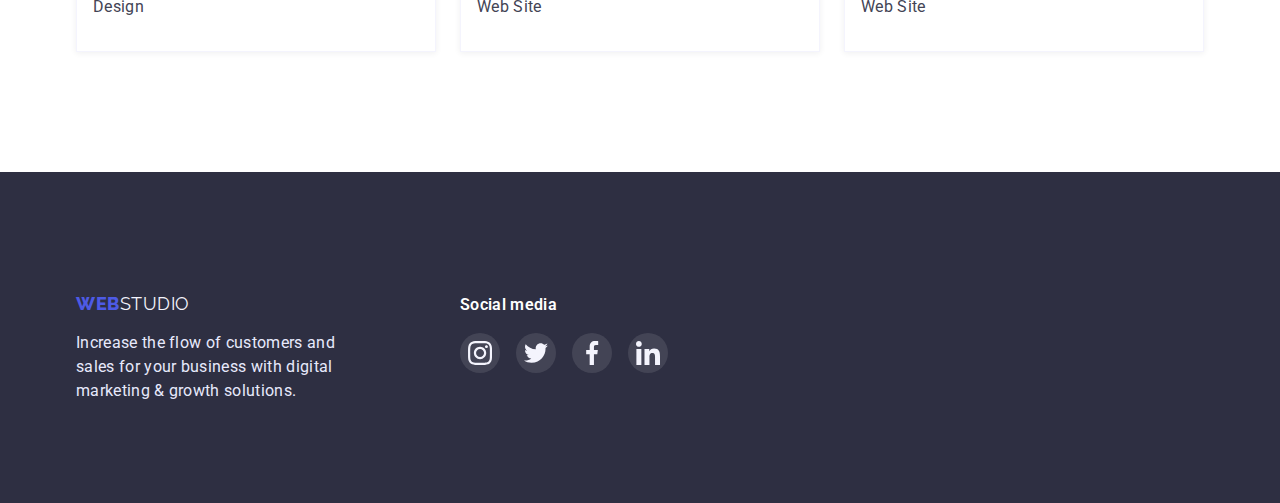
==== commit 289923fa: "ф" ====
--- a/portfolio.html
+++ b/portfolio.html
@@ -109,7 +109,7 @@
                                 <h3 class="title">Instagram Stories Concept</h3>
                                 <p class="text">Design</p>
                             </div>
-                        </a>a
+                        </a>
                     </li>
                     <li class="cards">
                         <a href="" class="portfolio-link">
